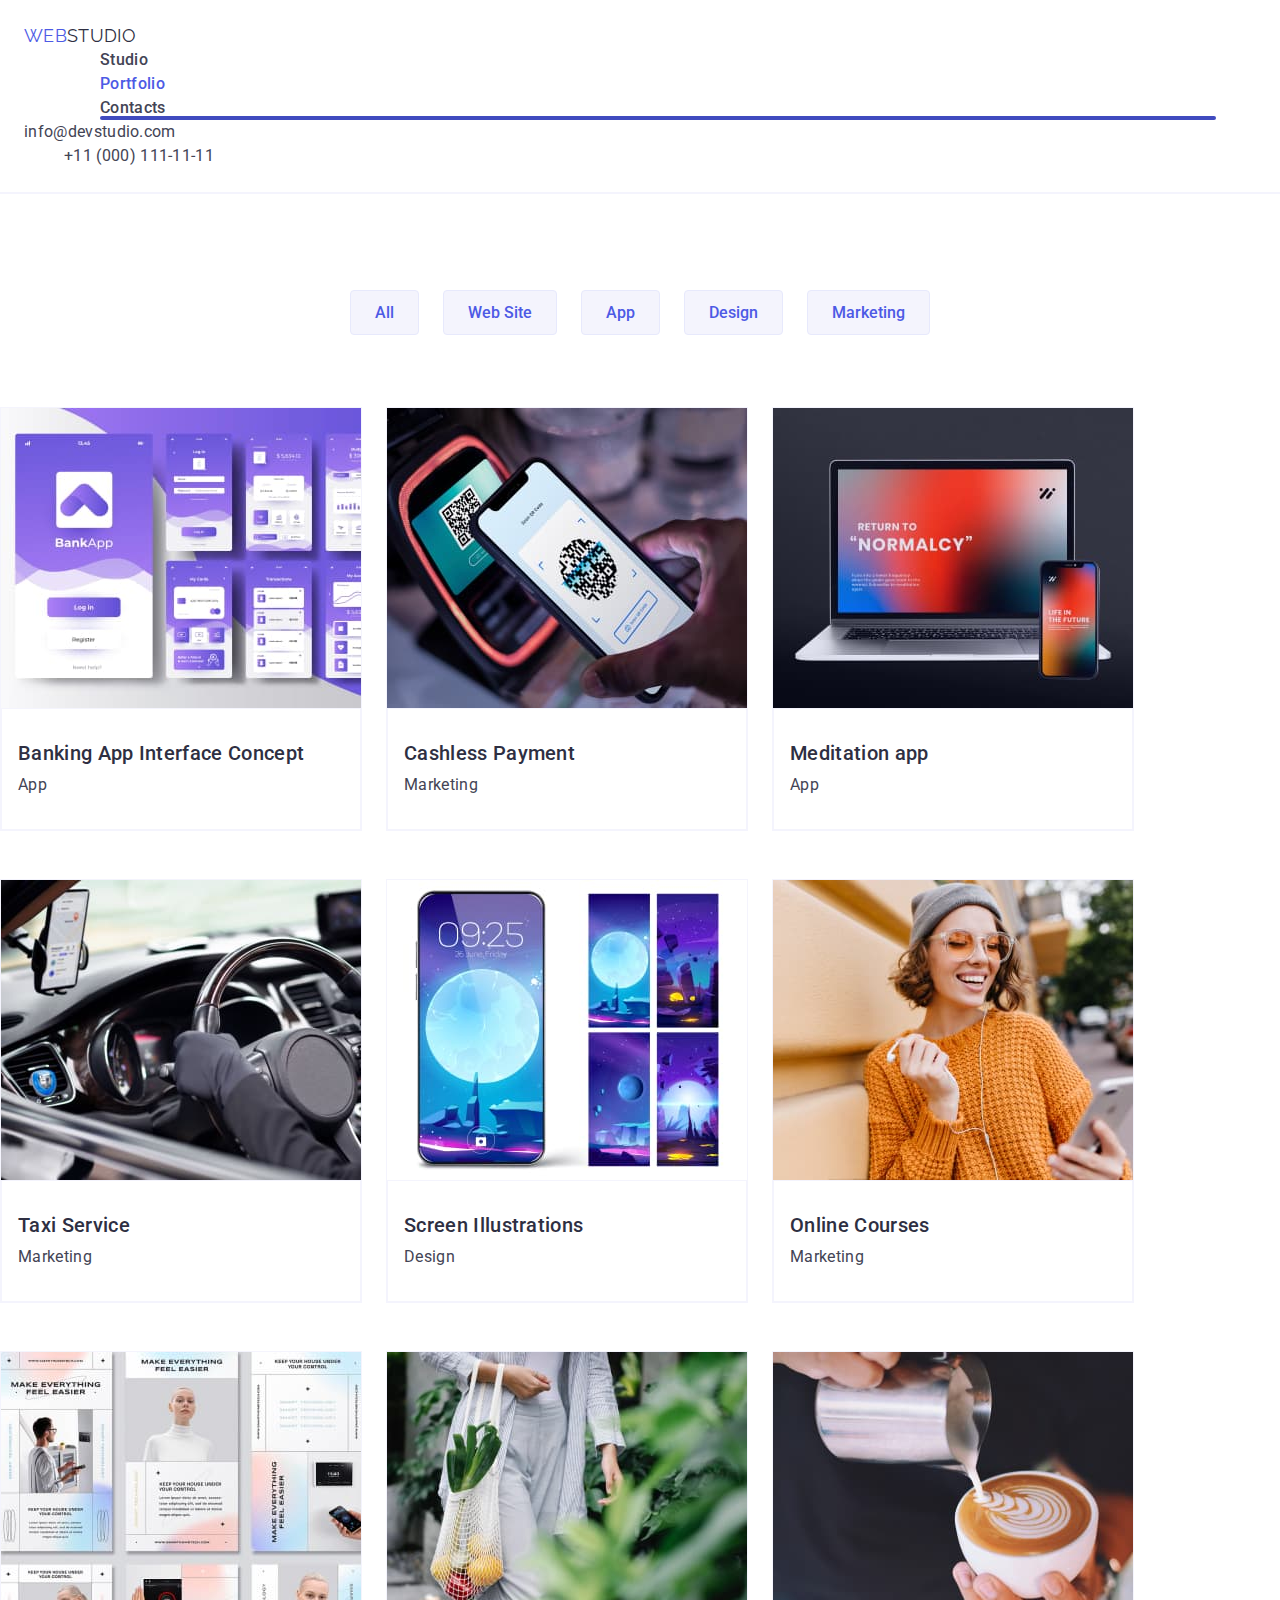
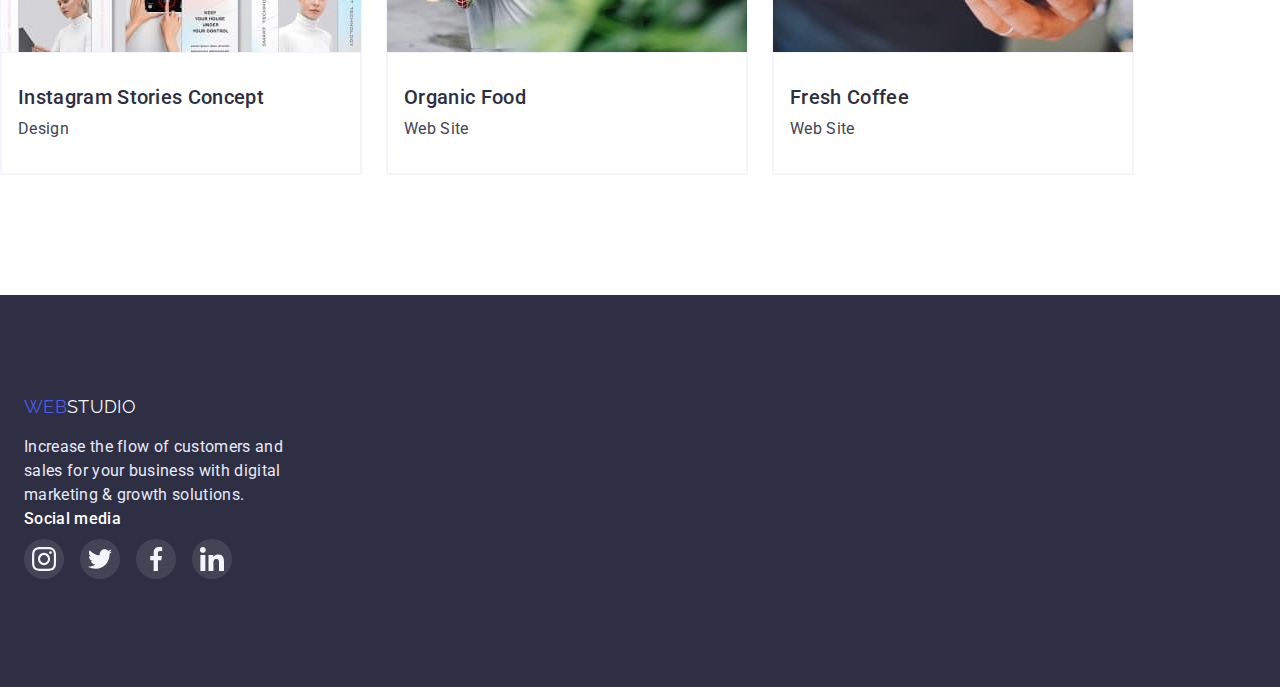
==== portfolio.html @ 91e361cf "hw-7 shkelet" ====
<!DOCTYPE html>
<html lang="en">
  <head>
    <meta charset="UTF-8" />
    <meta http-equiv="X-UA-Compatible" content="IE=edge" />
    <meta name="viewport" content="width=device-width, initial-scale=1.0" />
    <title>Document</title>
    <link rel="preconnect" href="https://fonts.googleapis.com" />
    <link rel="preconnect" href="https://fonts.gstatic.com" crossorigin />
    <link
      href="https://fonts.googleapis.com/css2?family=Raleway:wght@800&family=Roboto:wght@400;500;700&display=swap"
      rel="stylesheet"
    />
    <link
      rel="stylesheet"
      href="https://cdnjs.cloudflare.com/ajax/libs/animate.css/4.1.1/animate.min.css"
    />
    <link
      rel="stylesheet"
      href="https://cdnjs.cloudflare.com/ajax/libs/modern-normalize/1.0.0/modern-normalize.min.css"
    />
    <link rel="stylesheet" href="./css/styles.css" />
  </head>
  <body>
    <header class="">
      <div class="container header">
        <nav class="header-nav">
          <!--Logo-->
          <a href="" class="logo"> <span class="web-logo">WEB</span>STUDIO </a>
          <!--Menu-->
          <ul class="header-list list">
            <li class="header-item">
              <a class="header-link" href="./index.html">Studio</a>
            </li>
            <li class="header-item">
              <a class="header-link current" href="./portfolio.html"
                >Portfolio</a
              >
            </li>
            <li class="header-item">
              <a class="header-link" href="">Contacts</a>
            </li>
          </ul>

          <ul class="header-contact list">
            <li class="header-item">
              <a class="header-link" href="info@devstudio.com"
                >info@devstudio.com</a
              >
            </li>
            <li class="header-item">
              <a class="header-link" href="tel:+110001111111"
                >+11 (000) 111-11-11</a
              >
            </li>
          </ul>
        </nav>
      </div>
    </header>

    <main>
      <section class="portf-section">
        <!-- portfolio menu -->
        <div class="container">
          <div class="portfolio-menu">
            <ul class="portf-btn-list">
              <li class="filter-btn">
                <button type="button" class="button secondary">All</button>
              </li>
              <li class="filter-btn">
                <button type="button" class="button secondary">Web Site</button>
              </li>
              <li class="filter-btn">
                <button type="button" class="button secondary">App</button>
              </li>
              <li class="filter-btn">
                <button type="button" class="button secondary">Design</button>
              </li>
              <li class="filter-btn">
                <button type="button" class="button secondary">
                  Marketing
                </button>
              </li>
            </ul>
          </div>

          <!-- portfolio cards -->
          <div class="portfolio-cards">
            <ul class="portf-projects list">
              <li class="project-card">
                <a href="" class="portf-card-item">
                  <div class="pcard-top-wrap">
                    <img
                      src="./img/banking-app.jpg"
                      alt="Banking App Interface Concept"
                      width="360"
                      height="300"
                    />
                    <p class="pcard-top-text">
                      14 Stylish and User-Friendly App Design Concepts · Task
                      Manager App · Calorie Tracker App · Exotic Fruit Ecommerce
                      App · Cloud Storage App
                    </p>
                  </div>
                  <div class="portf-card-descript">
                    <h3 class="section-title">Banking App Interface Concept</h3>
                    <p class="card-category">App</p>
                  </div>
                </a>
              </li>

              <li class="project-card">
                <a href="" class="portf-card-item">
                  <div class="pcard-top-wrap">
                    <img
                    src="./img/cashless-payment.jpg"
                    alt="Cashless Payment"
                    width="360"
                    height="300"
                  />
                  <p class="pcard-top-text">
                    14 Stylish and User-Friendly App Design Concepts · Task
                    Manager App · Calorie Tracker App · Exotic Fruit Ecommerce
                    App · Cloud Storage App
                  </p>
                </div>
                  <div class="portf-card-descript">
                    <h3 class="section-title">Cashless Payment</h3>
                    <p class="card-category">Marketing</p>
                  </div>
                </a>
              </li>

              <li class="project-card">
                <a href="" class="portf-card-item">
                  <div class="pcard-top-wrap"><img
                    src="./img/meditation-app.jpg"
                    alt="Meditation app"
                    width="360"
                    height="300"
                  />
                  <p class="pcard-top-text">
                    14 Stylish and User-Friendly App Design Concepts · Task
                    Manager App · Calorie Tracker App · Exotic Fruit Ecommerce
                    App · Cloud Storage App
                  </p>
                </div>
                  <div class="portf-card-descript">
                    <h3 class="section-title">Meditation app</h3>
                    <p class="card-category">App</p>
                  </div>
                </a>
              </li>

              <li class="project-card">
                <a href="" class="portf-card-item">
                  <div class="pcard-top-wrap"><img
                    src="./img/taxi-service.jpg"
                    alt="Taxi Service"
                    width="360"
                    height="300"
                  />
                  <p class="pcard-top-text">
                    14 Stylish and User-Friendly App Design Concepts · Task
                    Manager App · Calorie Tracker App · Exotic Fruit Ecommerce
                    App · Cloud Storage App
                  </p>
                </div>
                  <div class="portf-card-descript">
                    <h3 class="section-title">Taxi Service</h3>
                    <p class="card-category">Marketing</p>
                  </div>
                </a>
              </li>

              <li class="project-card">
                <a href="" class="portf-card-item">
                  <div class="pcard-top-wrap"><img
                    src="./img/screen-illustr.jpg"
                    alt="Screen Illustrations"
                    width="360"
                    height="300"
                  />
                  <p class="pcard-top-text">
                    14 Stylish and User-Friendly App Design Concepts · Task
                    Manager App · Calorie Tracker App · Exotic Fruit Ecommerce
                    App · Cloud Storage App
                  </p>
                </div>
                  <div class="portf-card-descript">
                    <h3 class="section-title">Screen Illustrations</h3>
                    <p class="card-category">Design</p>
                  </div>
                </a>
              </li>

              <li class="project-card">
                <a href="" class="portf-card-item">
                  <div class="pcard-top-wrap"><img
                    src="./img/online-cours.jpg"
                    alt="Online Courses"
                    width="360"
                    height="300"
                  />
                  <p class="pcard-top-text">
                    14 Stylish and User-Friendly App Design Concepts · Task
                    Manager App · Calorie Tracker App · Exotic Fruit Ecommerce
                    App · Cloud Storage App
                  </p>
                </div>
                  <div class="portf-card-descript">
                    <h3 class="section-title">Online Courses</h3>
                    <p class="card-category">Marketing</p>
                  </div>
                </a>
              </li>

              <li class="project-card">
                <a href="" class="portf-card-item">
                  <div class="pcard-top-wrap"><img
                    src="./img/inst-stori-conc.jpg"
                    alt="Instagram Stories Concept"
                    width="360"
                    height="300"
                  />
                  <p class="pcard-top-text">
                    14 Stylish and User-Friendly App Design Concepts · Task
                    Manager App · Calorie Tracker App · Exotic Fruit Ecommerce
                    App · Cloud Storage App
                  </p>
                </div>
                  <div class="portf-card-descript">
                    <h3 class="section-title">Instagram Stories Concept</h3>
                    <p class="card-category">Design</p>
                  </div>
                </a>
              </li>

              <li class="project-card">
                <a href="" class="portf-card-item">
                  <div class="pcard-top-wrap"><img
                    src="./img/organic-food.jpg"
                    alt="Organic Food"
                    width="360"
                    height="300"
                  />
                  <p class="pcard-top-text">
                    14 Stylish and User-Friendly App Design Concepts · Task
                    Manager App · Calorie Tracker App · Exotic Fruit Ecommerce
                    App · Cloud Storage App
                  </p>
                </div>
                  <div class="portf-card-descript">
                    <h3 class="section-title">Organic Food</h3>
                    <p class="card-category">Web Site</p>
                  </div>
                </a>
              </li>

              <li class="project-card">
                <a href="" class="portf-card-item">
                  <div class="pcard-top-wrap"><img
                    src="./img/fresh-coffe.jpg"
                    alt="Fresh Coffee"
                    width="360"
                    height="300"
                  />
                  <p class="pcard-top-text">
                    14 Stylish and User-Friendly App Design Concepts · Task
                    Manager App · Calorie Tracker App · Exotic Fruit Ecommerce
                    App · Cloud Storage App
                  </p>
                </div>
                  <div class="portf-card-descript">
                    <h3 class="section-title">Fresh Coffee</h3>
                    <p class="card-category">Web Site</p>
                  </div>
                </a>
              </li>
            </ul>
          </div>
        </div>
      </section>
    </main>

    <footer class="footer">
      <!--Logo-->
      <div class="container ft">
        <div class="footer-description">
          <a href="/" class="footer-logo">
            <span class="web-logo">WEB</span>STUDIO
          </a>
          <p class="footer-text">
            Increase the flow of customers and sales for your business with
            digital marketing & growth solutions.
          </p>
        </div>
        <div class="social">
          <h3 class="footer-soc">Social media</h3>
          <ul class="footer-soc-list list">
            <li class="footer-soc-items">
              <a href="" class="footer-soc-link link">
                <svg class="footer-soc-icon">
                  <use
                    href="./img/icons.svg#icon-instagram-1"
                    widths="24"
                    height="24"
                  ></use>
                </svg>
              </a>
            </li>
            <li class="footer-soc-items">
              <a href="" class="footer-soc-link link">
                <svg class="footer-soc-icon">
                  <use
                    href="./img/icons.svg#icon-twitter-1"
                    widths="24"
                    height="24"
                  ></use>
                </svg>
              </a>
            </li>
            <li class="footer-soc-items">
              <a href="" class="footer-soc-link link">
                <svg class="footer-soc-icon">
                  <use
                    href="./img/icons.svg#icon-facebook-1"
                    widths="24"
                    height="24"
                  ></use>
                </svg>
              </a>
            </li>
            <li class="footer-soc-items">
              <a href="" class="footer-soc-link link">
                <svg class="footer-soc-icon">
                  <use
                    href="./img/icons.svg#icon-linkedin-1"
                    widths="24"
                    height="24"
                  ></use>
                </svg>
              </a>
            </li>
          </ul>
        </div>
      </div>
    </footer>
  </body>
</html>
---- css/styles.css ----
:root {
  --hero-background-color: #2e2f42;
  --primary-text-color: #434455;
  --title-text-color: #2e2f42;
  --accent-color: #4d5ae5;
  --pimary-bg-color: #4d5ae5;
  --primary-white-color: #ffffff;
  --secondary-button-color: #f4f4fd;
  --cards-bg-color: #f4f4fd;
  --icon-color: #8e8f99;
  --icon-hover: #404bbf;
  --icon-footer-hover: #31d0aa;
}

p,
h1,
h2,
h3,
h4,
h5,
h6 {
  margin: 0;
}
ul,
ol {
  margin: 0;
  padding-left: 0;
}

body {
  color: var(--primary-text-color);
  font-family: Roboto, sans-serif;
  font-size: 16px;
  letter-spacing: 0.02em;
}

img {
  display: block;
  max-width: 100%;
  height: auto;
  width: 100%;
}

.container {
  /* width: 1158px; */
  margin: 0 auto;
  padding-left: 24px;
  padding-right: 24px;
}

header {
  padding-top: 24px;
  padding-bottom: 24px;
  border-bottom: 2px solid var(--secondary-button-color);
}

/* logo */
.logo {
  color: var(--title-text-color);
  font-family: Raleway, sans-serif;
  font-size: 18px;
  line-height: 1.33;
  text-decoration: none;
}

.web-logo {
  color: #4d5ae5;
}

.list {
  padding: 0;
  list-style: none;
}

/* site nav */
.header-list {
  margin: 0;
  margin-left: 76px;
  color: var(--title-text-color);
  font-weight: 500;
  font-size: 16px;
  line-height: 1.5;
}

.header-list .header-item:not(:last-child) {
  margin-right: 40px;
}

.header-list .header-link {
  display: block;
}

.header-link {
  color: var(--primary-text-color);
  font-size: 16px;
  line-height: 1.5;
  text-decoration: none;
  transition: color 250ms cubic-bezier(0.4, 0, 0.2, 1);
  position: relative;
}
.header-list .header-link.current::after {
  content: "";
  position: absolute;
  width: 100%;
  height: 4px;
  background-color: var(--icon-hover);
  left: 0;
  bottom: -24px;
  border-radius: 2px;
}

.header-list .header-link:hover,
.header-list .header-link:focus {
  color: var(--accent-color);
}

.header-list .header-link.current {
  color: var(--accent-color);
}

/* header contacts */
.header-contact {
  margin-left: auto;
}

.header-contact .header-item + .header-item {
  margin-left: 40px;
}

.header-contact .header-link:hover,
.header-contact .header-link:focus {
  color: var(--accent-color);
}

/* hero */
.s-hero {
  padding-top: 188px;
  padding-bottom: 188px;
  background-color: var(--hero-background-color);
  background-image: linear-gradient(
      rgba(46, 47, 66, 0.7),
      rgba(46, 47, 66, 0.7)
    ),
    url(../img/bg-people-office.jpg);
  background-repeat: no-repeat;
  background-position: center;
  background-size: cover;
  max-width: 1440px;
  margin: 0 auto;
}
.hero {
  text-align: center;
}

.hero-title {
  margin: 0 auto;
  margin-bottom: 48px;
  color: var(--primary-white-color);
  width: 494px;
  font-weight: 700;
  font-size: 56px;
  line-height: 1.07;
  text-align: center;
}

.s-features {
  padding-top: 120px;
  padding-bottom: 120px;
}
.features {
  padding-left: 15px;
  padding-right: 15px;
}

.features .list {
  gap: 24px;
}
.feature-svg {
  width: 264px;
  height: 112px;
  border: 1px solid transparent;
  border-radius: 4px;
  background-color: var(--secondary-button-color);
  align-items: center;
  justify-content: center;
}
.feature-svg:hover {
  /* border: 1px solid #8e8f99; */
}

.section-title {
  margin-top: 8px;
  margin-bottom: 8px;
  color: var(--title-text-color);
  font-weight: 500;
  font-size: 20px;
  line-height: 1.2;
}

.section-after-title {
  width: 264px;
  color: var(--primary-text-color);
  font-size: 16px;
  line-height: 1.5;
}

/* works "We are doing" */
.s-works {
  padding-bottom: 120px;
}
.works {
}
.works .list {
  /* gap: 24px; */
}

.works-title {
  margin-top: 0;
  margin-bottom: 72px;
  color: var(--title-text-color);
  font-weight: 700;
  font-size: 36px;
  line-height: 1.11;
  text-align: center;
  text-transform: capitalize;
}

/* Our team */
.team-section {
  padding-top: 96px;
  padding-bottom: 128px;
  background-color: var(--secondary-button-color);
}

.team {
  padding-left: 15px;
  padding-right: 15px;
}

.team-title {
  margin-top: 0;
  margin-bottom: 72px;
  color: var(--title-text-color);
  font-weight: 700;
  font-size: 36px;
  line-height: 1.11;
  text-align: center;
  text-transform: capitalize;
}

.team .team-cards {
  display: flex;
  flex-wrap: wrap;
  gap: 24px;
}

.team-member {
  /* width: 264px; */
  width: 100%;
  background-color: var(--primary-white-color);
  border: 1px solid var(--cards-bg-color);
  border-radius: 0px 0px 4px 4px;
  box-shadow: 0px 1px 6px rgba(46, 47, 66, 0.08),
    0px 1px 1px rgba(46, 47, 66, 0.16), 0px 2px 1px rgba(46, 47, 66, 0.08);
}

.member-description {
  padding-top: 32px;
  padding-bottom: 32px;
}

.card-title {
  color: var(--title-text-color);
  font-weight: 500;
  font-size: 20px;
  line-height: 1.2;
  text-align: center;
}

.card-text {
  color: var(--primary-text-color);
  margin-bottom: 8px;
  font-size: 16px;
  line-height: 1.5;
  text-align: center;
}

.card-category {
  color: var(--primary-text-color);
  font-size: 16px;
  line-height: 1.5;
}

.team-soc-list {
  display: flex;
  justify-content: center;
  gap: 24px;
}

.team-soc-item {
  width: 40px;
  height: 40px;
}
.team-soc-link {
  width: 100%;
  height: 100%;
  background-color: var(--pimary-bg-color);
  border-radius: 50%;
  display: flex;
  align-items: center;
  justify-content: center;
  transition: background-color 250ms cubic-bezier(0.4, 0, 0.2, 1);
}
/* колір іконки */
.team-soc-icon {
  fill: var(--cards-bg-color);
}

.team-soc-link:hover {
  background-color: var(--icon-hover);
}
.team-soc-link:focus {
  background-color: var(--icon-hover);
}

/* Customers */
.customers {
  padding-top: 96px;
  padding-bottom: 96px;
}

.customers-list {
  display: flex;
  flex-wrap: wrap;
  gap: 16px;
}

.customer-item {
  width: calc((100% - 16px) / 2);
  height: 88px;
}
.customer-link {
  display: inline-block;
  width: 100%;
  height: 100%;
  border: 1px solid var(--icon-color);
  border-radius: 4px;
  align-items: center;
  justify-content: center;
  transition: border-color 250ms cubic-bezier(0.4, 0, 0.2, 1);
}
.customer-icon {
  fill: var(--icon-color);
  transition: fill 250ms cubic-bezier(0.4, 0, 0.2, 1);
}

.customer-link:hover {
  border-color: var(--icon-hover);
  fill: var(--icon-hover);
}
.customer-link:hover .customer-icon {
  fill: var(--icon-hover);
}
.customer-link:focus {
  border-color: var(--icon-hover);
}
.customer-link:focus .customer-icon {
  fill: var(--icon-hover);
}

/* button */
.button {
  display: inline-block;
  border: 1px solid transparent;
  border-radius: 4px;
  padding: 12px 24px;
  color: #ffffff;
  background-color: var(--pimary-bg-color);
  font-weight: 500;
  font-size: 16px;
  line-height: 1.2;
  text-decoration: none;
  text-align: center;
  transition: background-color 250ms cubic-bezier(0.4, 0, 0.2, 1);
  /* transition: color 250ms cubic-bezier(0.4, 0, 0.2, 1);
    transition: (color, background-color, box-shadow) 250ms cubic-bezier(0.4, 0, 0.2, 1); */
  cursor: pointer;
}

.button.primary {
  font-family: Roboto, sans-serif;
  color: var(--primary-white-color);
  background-color: var(--accent-color);
  border: 1px solid transparent;
  transition: background-color 250ms cubic-bezier(0.4, 0, 0.2, 1);
}
.button.primary:hover {
  background-color: var(--icon-hover);
  box-shadow: 0px 4px 4px rgba(0, 0, 0, 0.15);
}
.button.primary:focus {
  background-color: var(--icon-hover);
  box-shadow: 0px 4px 4px rgba(0, 0, 0, 0.15);
}

.button.secondary {
  font-family: Roboto, sans-serif;
  color: var(--accent-color);
  background-color: var(--secondary-button-color);
  border: 1px solid #e7e9fc;
}

.footer {
  padding-top: 100px;
  padding-bottom: 100px;
  color: #e7e9fc;
  background-color: var(--hero-background-color);
}
.footer .ft {
  /* gap: 120px; */
}

.footer-logo {
  margin-bottom: 16px;
  color: var(--secondary-button-color);
  font-family: Raleway, sans-serif;
  font-size: 18px;
  line-height: 1.33;
  text-decoration: none;
}
.footer-text {
  width: 264px;
  margin-top: 16px;
  line-height: 24px;
}

.social {
  display: flex;
  flex-wrap: wrap;
}
.footer-soc {
  color: var(--primary-white-color);
  font-weight: 500;
  font-size: 16px;
  line-height: 1.5;
}

.social {
  width: 208px;
  height: 80px;
}

.footer-soc-list {
  display: flex;
  justify-content: center;
  gap: 16px;
}

.footer-soc-items {
  width: 40px;
  height: 40px;
}
.footer-soc-link {
  width: 100%;
  height: 100%;
  background-color: rgba(255, 255, 255, 0.1);
  border-radius: 50%;
  display: flex;
  align-items: center;
  justify-content: center;
  transition: background-color 250ms cubic-bezier(0.4, 0, 0.2, 1);
}
.footer-soc-icon {
  height: 24px;
  fill: var(--secondary-button-color);
}

.footer-soc-link:hover {
  background-color: var(--icon-footer-hover);
}
.footer-soc-link:focus {
  background-color: var(--icon-footer-hover);
}

.ft-subscribe {
  color: var(--primary-white-color);
  font-weight: 500;
  font-size: 16px;
  line-height: 1.5;
}
.footer-subcribe .footer-soc {
  margin-bottom: 16px;
}

.footer-form {
  /* gap: 24px; */
}
.footer-input {
  width: 264px;
  height: 40px;
  padding-left: 16px;
  background-color: transparent;
  border: 1px solid rgba(33, 33, 33, 0.2);
  border-radius: 4px;

  font-weight: 400;
  font-size: 12px;
  line-height: 1.17;
  letter-spacing: 0.01em;
  color: var(--secondary-button-color);
  padding-left: 8px;
  border: 1px solid rgba(255, 255, 255, 0.3);
  filter: drop-shadow(0px 4px 4px rgba(0, 0, 0, 0.15));
  border-radius: 4px;
}

.button.ft-send {
  /* gap: 16px; */
  width: 165px;
  height: 40px;
  font-family: Roboto, sans-serif;
  color: var(--primary-white-color);
  background-color: var(--accent-color);
  border: 1px solid transparent;
  transition: background-color 250ms cubic-bezier(0.4, 0, 0.2, 1);
}
.button.ft-send:hover {
  background-color: var(--icon-hover);
}
.button.ft-send:focus {
  background-color: var(--icon-hover);
}
.subs-icon {
  fill: var(--secondary-button-color);
}

/* ------Portfolio------ */
.portf-section {
  padding-top: 96px;
  padding-bottom: 120px;
}
.portf-btn-list {
  margin: 0;
  list-style: none;
}
.portfolio-menu {
  margin-top: 0;
  margin-bottom: 72px;
}
.portfolio-menu .portf-btn-list {
  display: flex;
  justify-content: center;
}
.portf-btn-list .filter-btn {
  margin-right: 24px;
}
.portf-btn-list .filter-btn:last-child {
  margin-right: 0;
}
.button.secondary {
  transition: background-color 250ms cubic-bezier(0.4, 0, 0.2, 1),
    color 250ms cubic-bezier(0.4, 0, 0.2, 1),
    box-shadow 250ms cubic-bezier(0.4, 0, 0.2, 1);
}
.filter-btn .button:hover {
  box-shadow: 0px 3px 1px rgba(0, 0, 0, 0.1), 0px 2px 1px rgba(0, 0, 0, 0.08),
    0px 2px 2px rgba(0, 0, 0, 0.12);
  color: var(--primary-white-color);
  background-color: var(--icon-hover);
}
.filter-btn .button:focus {
  box-shadow: 0px 3px 1px rgba(0, 0, 0, 0.1), 0px 2px 1px rgba(0, 0, 0, 0.08),
    0px 2px 2px rgba(0, 0, 0, 0.12);
  color: var(--primary-white-color);
  background-color: var(--icon-hover);
}

/* portfolio cards */
.portf-section .container {
  padding-left: 0;
  padding-right: 0;
}

.portf-projects.list {
  display: flex;
  flex-wrap: wrap;
  gap: 48px 24px;
}
.portf-projects .project-card {
  width: calc((100% - 48) / 3);
  border: 0.5px solid var(--cards-bg-color);
  transition: box-shadow 250ms cubic-bezier(0.4, 0, 0.2, 1);
}
.portf-projects .project-card:hover {
  box-shadow: 0px 1px 6px rgba(46, 47, 66, 0.08),
    0px 1px 1px rgba(46, 47, 66, 0.16), 0px 2px 1px rgba(46, 47, 66, 0.08);
}

.project-card:nth-child(3n) {
  margin-right: 0;
}
.project-card:nth-last-child(-n + 3) {
  margin-bottom: 0;
}

.portf-card-item {
  display: block;
  text-decoration: none;
}
.portf-card-item:hover .pcard-top-text,
.portf-card-item:focus .pcard-top-text {
  transform: translateY(0);
}

.pcard-top-wrap {
  position: relative;
  overflow: hidden;
}
.pcard-top-text {
  position: absolute;
  top: 0;
  font-weight: 400;
  font-size: 16px;
  line-height: 1.5;
  letter-spacing: 0.02em;
  color: var(--cards-bg-color);
  padding: 40px 32px;
  background-color: var(--accent-color);
  height: 100%;
  transform: translateY(100%);
  transition: transform 250ms cubic-bezier(0.4, 0, 0.2, 1);
  overflow: auto;
}

.portf-card-descript {
  padding: 32px 16px;
  border: 1px solid var(--cards-bg-color);
}
.portf-card-descript .section-title {
  margin-top: 0;
}

.backdrop {
  position: fixed;
  top: 0;
  width: 100%;
  height: 100%;
  background-color: rgba(46, 47, 66, 0.4);
  transition: opacity 250ms cubic-bezier(0.4, 0, 0.2, 1),
    visibility 250ms cubic-bezier(0.4, 0, 0.2, 1);
}
.modal {
  padding: 24px;
  padding-top: 72px;
  position: absolute;
  top: 50%;
  left: 50%;
  width: 408px;
  min-height: 506px;
  background-color: #fcfcfc;
  border-radius: 4px;
  transform: translate(-50%, -50%) scale(1);
  transition: transform 250ms linear;
}

.backdrop.is-hidden .modal {
  transform: translate(-50%, -50%) scale(0);
}

.modal-close {
  position: absolute;
  right: 24px;
  top: 24px;
  width: 24px;
  height: 24px;
  background: #e7e9fc;
  border: 1px solid rgba(0, 0, 0, 0.1);
  border-radius: 50%;
}
.modal-close:hover {
  background: var(--icon-hover);
  cursor: pointer;
  fill: var(--primary-white-color);
}

.is-hidden {
  opacity: 0;
  visibility: hidden;
  pointer-events: none;

  position: absolute;
  width: 1px;
  height: 1px;
  margin: -1px;
  border: 0;
  padding: 0;
  white-space: nowrap;
  clip-path: inset(100%);
  clip: rect(0 0 0 0);
  overflow: hidden;
}

.modal-title {
  margin-bottom: 14px;
  font-weight: 500;
  font-size: 16px;
  line-height: 1.5;
  text-align: center;
  letter-spacing: 0.02em;
  color: var(--title-text-color);
}

.form-field {
  margin-bottom: 8px;
}
.input-wrap {
  position: relative;
}

.form-input {
  width: 100%;
  height: 40px;
  background-color: transparent;
  border: 1px solid rgba(33, 33, 33, 0.2);
  border-radius: 4px;

  font-weight: 400;
  font-size: 12px;
  line-height: 1.17;
  letter-spacing: 0.01em;
  color: var(--primary-text-color);
  padding-left: 38px;
  outline-color: var(--accent-color);
}

.form-input:focus {
}
.form-input:focus + .input-icon {
  fill: var(--accent-color);
}
.form-input:not(:placeholder-shown):not(:focus):valid {
}
.form-input:not(:placeholder-shown):not(:focus):invalid {
}

.form-input::placeholder {
  font-weight: 400;
  font-size: 12px;
  line-height: 1.33;
  letter-spacing: 0.04em;
  color: rgba(117, 117, 117, 0.5);
}

.input-icon {
  position: absolute;
  left: 19px;
  top: 50%;
  transform: translateY(-50%);
}

.form-label {
  display: inline-block;
  font-weight: 400;
  font-size: 12px;
  line-height: 1.33;
  letter-spacing: 0.04em;
  color: #8e8f99;
  margin-bottom: 4px;
}

.modal-comment {
  padding: 12px;
  width: 100%;
  min-height: 120px;

  font-family: Roboto, sans-serif;
  font-weight: 400;
  font-size: 12px;
  line-height: 1.17;
  letter-spacing: 0.01em;
  color: var(--primary-text-color);

  border: 1px solid rgba(33, 33, 33, 0.2);
  border-radius: 4px;
  outline-color: var(--accent-color);
  background-color: transparent;
  resize: none;
}
.modal-comment::placeholder {
  font-weight: 400;
  font-size: 12px;
  line-height: 1.33;
  letter-spacing: 0.04em;
  color: rgba(117, 117, 117, 0.5);
}

.check-text {
  font-weight: 400;
  font-size: 12px;
  line-height: 1.33;
  letter-spacing: 0.04em;
  color: #757575;
  display: flex;
  align-items: center;
}
.check-text::before {
  content: " ";
  width: 16px;
  height: 16px;
  border: 1.25px solid var(--hero-background-color);
  border-radius: 2px;
  display: block;
  margin-right: 7px;
}
.input-check:checked + .check-text::before {
  background-color: var(--icon-hover);
  border: none;
  background-image: url(../img/check.svg);
  background-repeat: no-repeat;
  background-position: center;
}
.a-privacy {
  padding-left: 5px;
  color: var(--accent-color);
}

.button.modal-sub {
  display: block;
  margin: 0 auto;
  margin-top: 16px;
  width: 169px;
  height: 56px;
  font-family: Roboto, sans-serif;
  color: var(--primary-white-color);
  background-color: var(--accent-color);
  border: 1px solid transparent;
  transition: background-color 250ms cubic-bezier(0.4, 0, 0.2, 1);
}
.button.modal-sub:hover {
  background-color: var(--icon-hover);
  box-shadow: 0px 4px 4px rgba(0, 0, 0, 0.15);
}
.button.modal-sub:focus {
  background-color: var(--icon-hover);
  box-shadow: 0px 4px 4px rgba(0, 0, 0, 0.15);
}

/* -------media-------- */
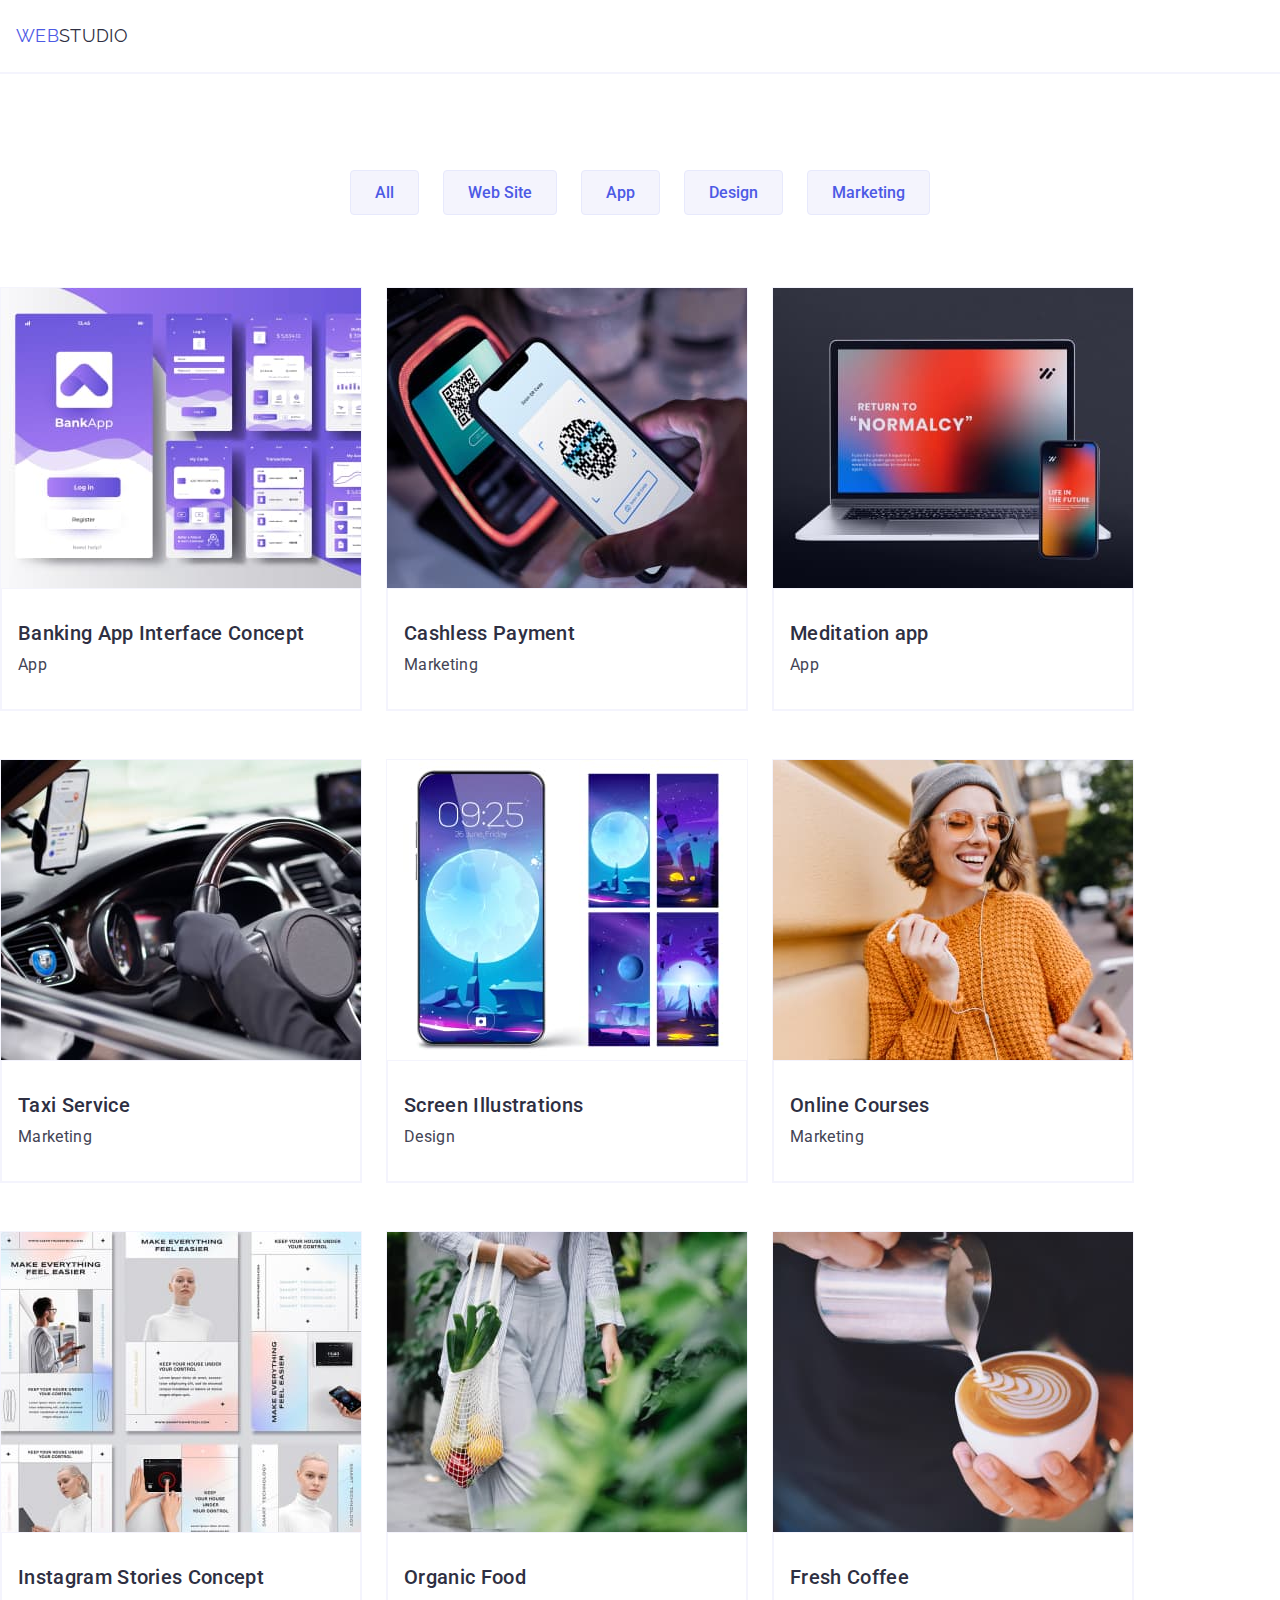
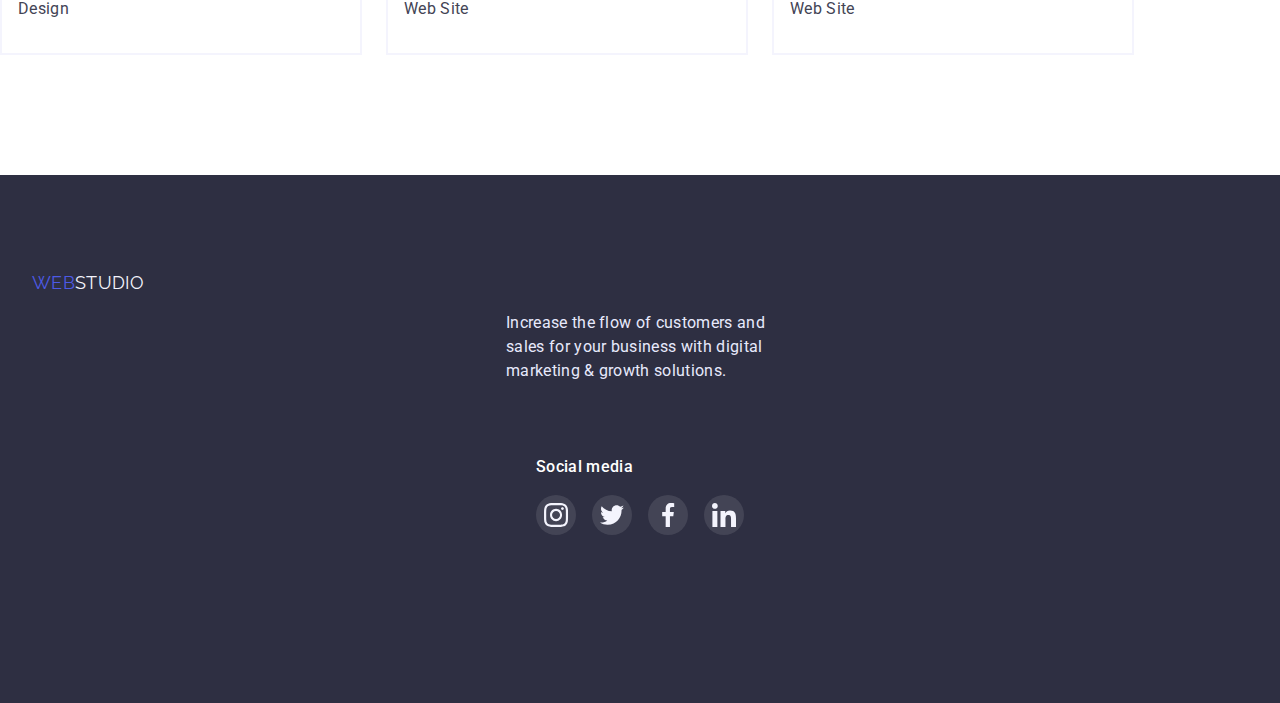
==== commit 6809cf10: "hw7 asphalt" ====
--- a/portfolio.html
+++ b/portfolio.html
@@ -93,9 +93,11 @@
                     <img
                       src="./img/banking-app.jpg"
                       alt="Banking App Interface Concept"
+                      srcset="./img/banking-app.jpg 1x, ./img/banking-app-2x.jpg 2x"
                       width="360"
                       height="300"
                     />
+                    <!-- або можна через тег picture (video 1:10) -->
                     <p class="pcard-top-text">
                       14 Stylish and User-Friendly App Design Concepts · Task
                       Manager App · Calorie Tracker App · Exotic Fruit Ecommerce
--- a/css/styles.css
+++ b/css/styles.css
@@ -10,6 +10,7 @@
   --icon-color: #8e8f99;
   --icon-hover: #404bbf;
   --icon-footer-hover: #31d0aa;
+  --bg-gradient: linear-gradient(rgba(46, 47, 66, 0.7), rgba(46, 47, 66, 0.7));
 }
 
 p,
@@ -42,10 +43,10 @@
 }
 
 .container {
-  /* width: 1158px; */
+  /* max-width: 428px; */
   margin: 0 auto;
-  padding-left: 24px;
-  padding-right: 24px;
+  padding-left: 16px;
+  padding-right: 16px;
 }
 
 header {
@@ -53,6 +54,13 @@
   padding-bottom: 24px;
   border-bottom: 2px solid var(--secondary-button-color);
 }
+.s-header {
+  /* width: 100%; */
+}
+/* .container.header {
+  margin-left: 0;
+  margin-right: 0;
+} */
 
 /* logo */
 .logo {
@@ -72,81 +80,160 @@
   list-style: none;
 }
 
+.no-scroll {
+  overflow: hidden;
+}
+
 /* site nav */
 .header-list {
-  margin: 0;
-  margin-left: 76px;
-  color: var(--title-text-color);
-  font-weight: 500;
-  font-size: 16px;
-  line-height: 1.5;
-}
-
-.header-list .header-item:not(:last-child) {
-  margin-right: 40px;
-}
-
-.header-list .header-link {
-  display: block;
-}
-
-.header-link {
-  color: var(--primary-text-color);
-  font-size: 16px;
-  line-height: 1.5;
-  text-decoration: none;
-  transition: color 250ms cubic-bezier(0.4, 0, 0.2, 1);
-  position: relative;
-}
-.header-list .header-link.current::after {
-  content: "";
-  position: absolute;
-  width: 100%;
-  height: 4px;
-  background-color: var(--icon-hover);
-  left: 0;
-  bottom: -24px;
-  border-radius: 2px;
-}
-
-.header-list .header-link:hover,
-.header-list .header-link:focus {
-  color: var(--accent-color);
-}
-
-.header-list .header-link.current {
-  color: var(--accent-color);
+  display: none;
 }
 
 /* header contacts */
 .header-contact {
-  margin-left: auto;
-}
-
-.header-contact .header-item + .header-item {
+  display: none;
+}
+
+/* .header-contact .header-item + .header-item {
   margin-left: 40px;
 }
 
 .header-contact .header-link:hover,
 .header-contact .header-link:focus {
   color: var(--accent-color);
+} */
+
+.menu-open {
+  width: 32px;
+  height: 22px;
+  padding: 0;
+  background-color: transparent;
+  border: none;
+}
+.menu-open-icon {
+  stroke: #2e2f42;
+}
+
+/* -------------------mob-menu----------------- */
+
+.mob-menu {
+  position: fixed;
+  top: 0;
+  z-index: 1;
+  width: 100vw;
+  height: 100vh;
+  background-color: var(--cards-bg-color);
+  padding-top: 40px;
+  padding-bottom: 40px;
+}
+.mob-menu > .container {
+  height: 100%;
+  display: flex;
+  flex-direction: column;
+  justify-content: space-between;
+  overflow: auto;
+}
+
+.menu-close {
+  width: 24px;
+  height: 24px;
+  border-radius: 50%;
+  background: #e7e9fc;
+  border: 1px solid rgba(0, 0, 0, 0.1);
+  display: flex;
+  align-items: center;
+  justify-content: center;
+  margin-left: auto;
+  margin-bottom: 16px;
+}
+.menu-close-icon {
+}
+.mob-menu-list {
+  margin-bottom: 64px;
+}
+
+.mob-menu-item:not(:last-child) {
+  margin-bottom: 40px;
+}
+.mob-menu-link {
+  font-weight: 700;
+  font-size: 36px;
+  line-height: 1.11;
+  letter-spacing: 0.02em;
+  color: var(--title-text-color);
+}
+
+.mob-menu-contact {
+  margin-bottom: 48px;
+}
+.mob-menu-tel {
+  font-weight: 600;
+  font-size: 36px;
+  line-height: 1.11;
+  color: #4d5ae5;
+  display: inline-block;
+}
+.mob-menu-email {
+  font-weight: 500;
+  font-size: 20px;
+  line-height: 1.2;
+  letter-spacing: 0.02em;
+  color: #434455;
+}
+
+.mob-menu-soc-list {
+  display: flex;
+  justify-content: center;
+  gap: 64px;
+}
+.mob-menu-soc-item {
+  width: 40px;
+  height: 40px;
+}
+.mob-menu-soc-link {
+  width: 100%;
+  height: 100%;
+  background-color: var(--pimary-bg-color);
+  border-radius: 50%;
+  display: flex;
+  align-items: center;
+  justify-content: center;
+  transition: background-color 250ms cubic-bezier(0.4, 0, 0.2, 1);
+}
+
+.mob-menu-soc-icon {
+  fill: var(--cards-bg-color);
 }
 
 /* hero */
 .s-hero {
-  padding-top: 188px;
-  padding-bottom: 188px;
+  padding-top: 112px;
+  padding-bottom: 112px;
   background-color: var(--hero-background-color);
   background-image: linear-gradient(
       rgba(46, 47, 66, 0.7),
       rgba(46, 47, 66, 0.7)
     ),
-    url(../img/bg-people-office.jpg);
+    url(../img/hero-bg-mob-1x.jpg);
   background-repeat: no-repeat;
   background-position: center;
   background-size: cover;
-  max-width: 1440px;
+  /* max-width: 428px; */
+  width: 100%;
   margin: 0 auto;
+}
+@media (min-device-pixel-ratio: 2),
+  (-webkit-min-device-pixel-ratio: 2),
+  (min-resolution: 192dpi),
+  (min-resolution: 2dppx) {
+  .s-hero {
+    background-image: linear-gradient(
+        rgba(46, 47, 66, 0.7),
+        rgba(46, 47, 66, 0.7)
+      ),
+      url(../img/hero-bg-mob-2x.jpg);
+    /* video 52.50 1x-2x zobrazhennya  */
+  }
 }
 .hero {
   text-align: center;
@@ -154,35 +241,43 @@
 
 .hero-title {
   margin: 0 auto;
-  margin-bottom: 48px;
+  margin-bottom: 72px;
   color: var(--primary-white-color);
-  width: 494px;
+  width: 318px;
   font-weight: 700;
-  font-size: 56px;
-  line-height: 1.07;
+  font-size: 36px;
+  line-height: 1.11;
   text-align: center;
 }
 
 .s-features {
-  padding-top: 120px;
-  padding-bottom: 120px;
+  padding-top: 96px;
+  padding-bottom: 96px;
 }
 .features {
-  padding-left: 15px;
-  padding-right: 15px;
+  padding-left: 16px;
+  padding-right: 16px;
 }
 
 .features .list {
+  display: flex;
+  flex-wrap: wrap;
   gap: 24px;
 }
 .feature-svg {
-  width: 264px;
+  display: none;
+  /* width: 264px;
   height: 112px;
   border: 1px solid transparent;
   border-radius: 4px;
   background-color: var(--secondary-button-color);
   align-items: center;
-  justify-content: center;
+  justify-content: center; */
+}
+
+.list .section-item {
+  width: 100%;
+  /* width: calc((100% - 24px) / 2); */
 }
 .feature-svg:hover {
   /* border: 1px solid #8e8f99; */
@@ -205,13 +300,16 @@
 }
 
 /* works "We are doing" */
+/* докачати ще по одному зображенню 2х (не по 6) (?) */
 .s-works {
-  padding-bottom: 120px;
-}
-.works {
+  display: none;
+  /* padding-bottom: 120px; */
+}
+/* .works {
 }
 .works .list {
-  /* gap: 24px; */
+  display: flex;
+  gap: 24px;
 }
 
 .works-title {
@@ -223,9 +321,10 @@
   line-height: 1.11;
   text-align: center;
   text-transform: capitalize;
-}
+} */
 
 /* Our team */
+/* докачати ще по одному зображенню 2х (не 6) */
 .team-section {
   padding-top: 96px;
   padding-bottom: 128px;
@@ -255,7 +354,6 @@
 }
 
 .team-member {
-  /* width: 264px; */
   width: 100%;
   background-color: var(--primary-white-color);
   border: 1px solid var(--cards-bg-color);
@@ -333,6 +431,8 @@
   display: flex;
   flex-wrap: wrap;
   gap: 16px;
+  /* align-items: center;
+  justify-content: center; */
 }
 
 .customer-item {
@@ -340,7 +440,8 @@
   height: 88px;
 }
 .customer-link {
-  display: inline-block;
+  /* display: inline-block; */
+  display: flex;
   width: 100%;
   height: 100%;
   border: 1px solid var(--icon-color);
@@ -409,15 +510,29 @@
   background-color: var(--secondary-button-color);
   border: 1px solid #e7e9fc;
 }
+/* ------------- Footer ------------ */
 
 .footer {
-  padding-top: 100px;
-  padding-bottom: 100px;
+  padding: 96px 16px;
+  /* padding-top: 96px;
+  padding-bottom: 96px; */
   color: #e7e9fc;
   background-color: var(--hero-background-color);
 }
-.footer .ft {
-  /* gap: 120px; */
+/* .container.ft {
+  margin: 0;
+  padding: 0;
+} */
+.ft {
+  /* padding-bottom: 72px; */
+}
+
+.ft > .social {
+  /* text-align: center; */
+  /* justify-content: center; */
+  /* align-items: center; */
+  margin: 0 auto;
+  margin-bottom: 72px;
 }
 
 .footer-logo {
@@ -429,25 +544,25 @@
   text-decoration: none;
 }
 .footer-text {
-  width: 264px;
+  width: 268px;
+  margin: 0 auto;
   margin-top: 16px;
-  line-height: 24px;
+  margin-bottom: 72px;
+  line-height: 1.5;
 }
 
 .social {
   display: flex;
   flex-wrap: wrap;
+  width: 208px;
+  height: 80px;
 }
 .footer-soc {
   color: var(--primary-white-color);
   font-weight: 500;
   font-size: 16px;
   line-height: 1.5;
-}
-
-.social {
-  width: 208px;
-  height: 80px;
+  margin-bottom: 16px;
 }
 
 .footer-soc-list {
@@ -482,7 +597,14 @@
   background-color: var(--icon-footer-hover);
 }
 
+.footer-subcribe {
+  /* margin: 0, auto;
+    justify-content: center;
+  align-items: center; */
+  /* text-align: center; */
+}
 .ft-subscribe {
+  /* width: 100%; */
   color: var(--primary-white-color);
   font-weight: 500;
   font-size: 16px;
@@ -493,15 +615,17 @@
 }
 
 .footer-form {
+  /* width: 100%; */
   /* gap: 24px; */
 }
 .footer-input {
-  width: 264px;
+  width: 100%;
   height: 40px;
   padding-left: 16px;
   background-color: transparent;
   border: 1px solid rgba(33, 33, 33, 0.2);
   border-radius: 4px;
+  margin-bottom: 16px;
 
   font-weight: 400;
   font-size: 12px;
@@ -515,7 +639,9 @@
 }
 
 .button.ft-send {
-  /* gap: 16px; */
+  margin: 0 auto;
+  display: flex;
+  gap: 16px;
   width: 165px;
   height: 40px;
   font-family: Roboto, sans-serif;
@@ -531,6 +657,8 @@
   background-color: var(--icon-hover);
 }
 .subs-icon {
+  width: 24px;
+  height: 20px;
   fill: var(--secondary-button-color);
 }
 
@@ -576,6 +704,8 @@
 }
 
 /* portfolio cards */
+/* викачати по 6 картинок для кожного зображення: три розміри екрану, дві щільності пікселів
+    в html поставити можливість браузеру самому обирати зображення srcset для img */
 .portf-section .container {
   padding-left: 0;
   padding-right: 0;
